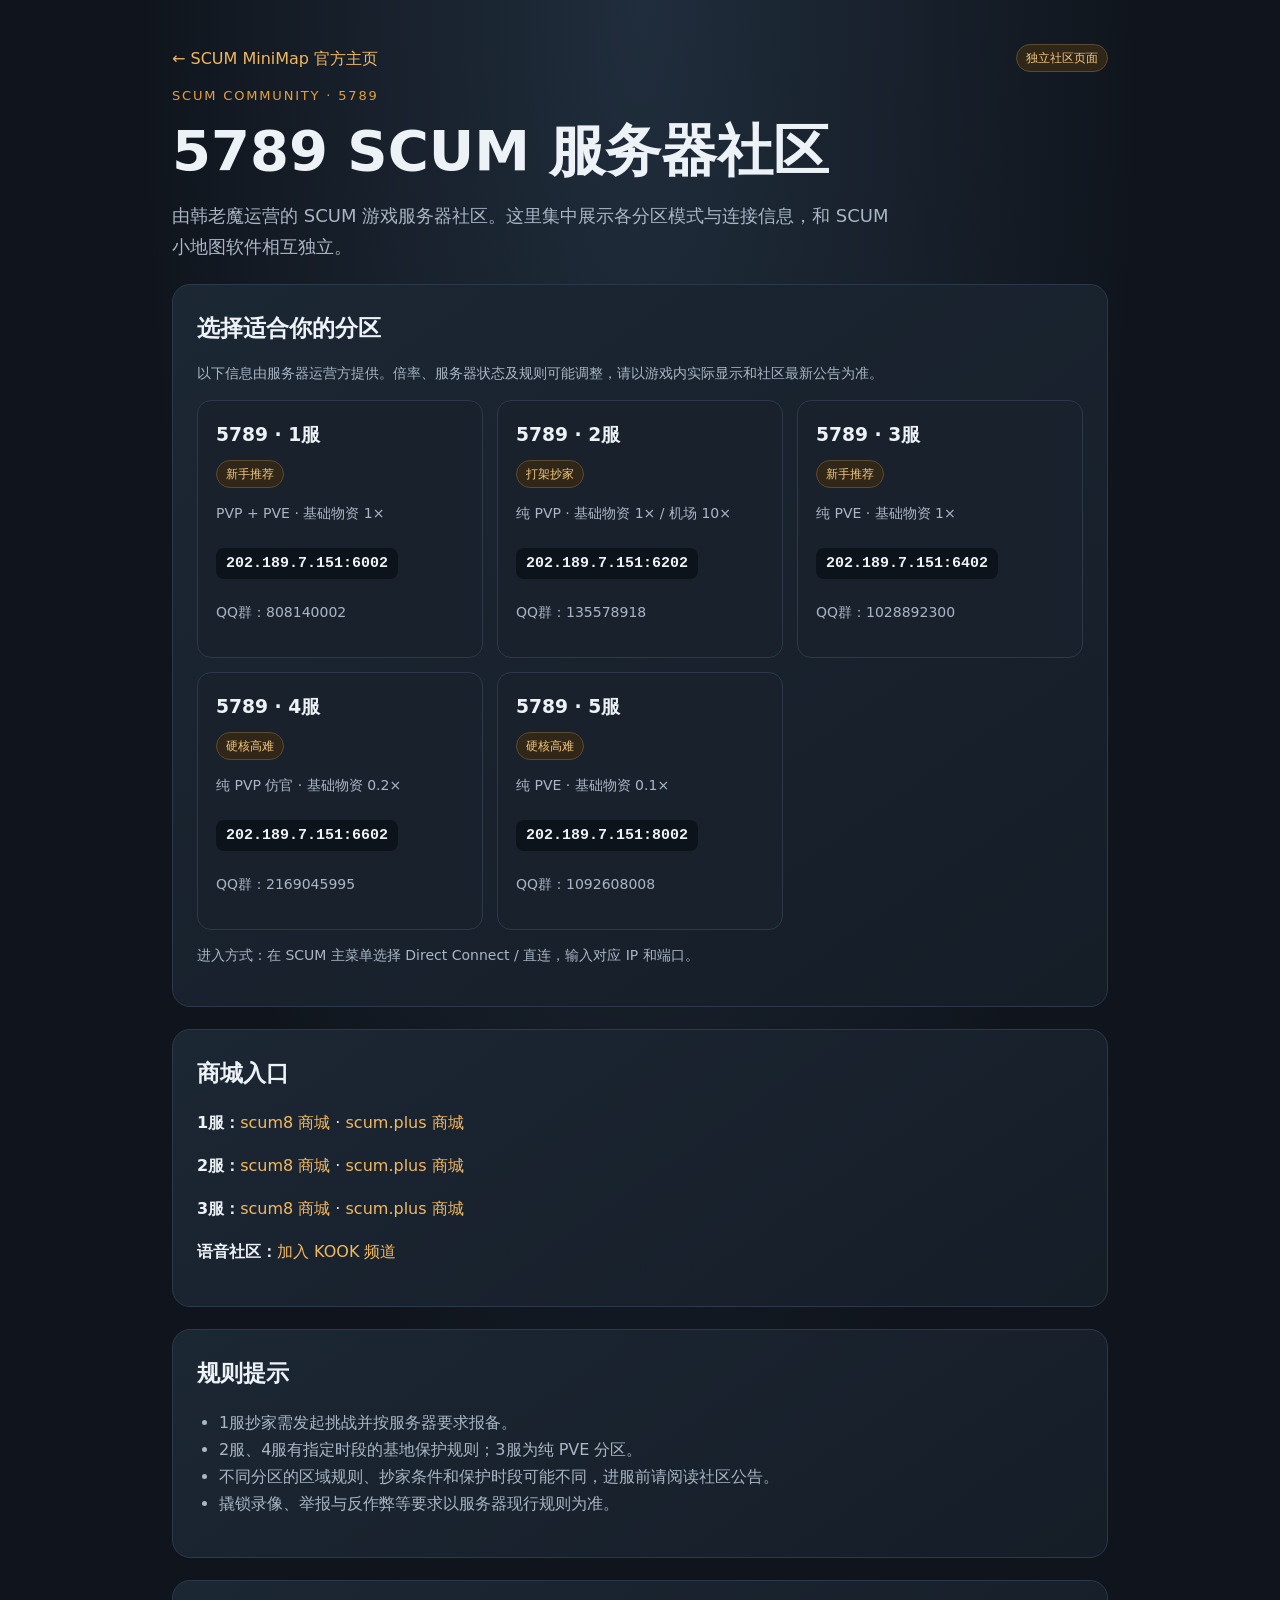
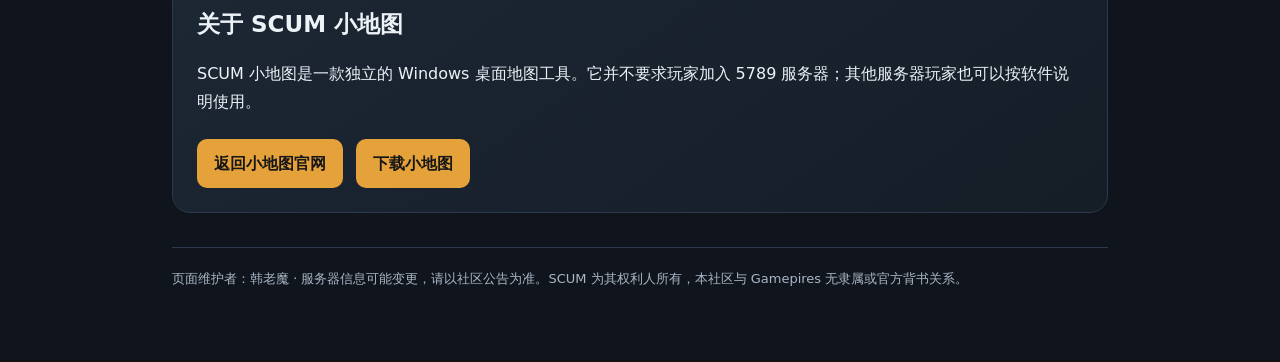
==== docs/server.html @ 9caec85a "docs: professional bilingual GitHub presentation" ====
<!doctype html>
<html lang="zh-CN">
<head>
  <meta charset="utf-8">
  <meta name="viewport" content="width=device-width, initial-scale=1">
  <title>5789 SCUM 服务器社区 · 韩老魔</title>
  <meta name="description" content="5789 SCUM 服务器社区信息。包含五个分区的游戏模式、连接地址及社区入口。">
  <meta name="robots" content="index,follow">
  <link rel="canonical" href="https://scumhan.github.io/scum-minimap/server.html">
  <meta name="theme-color" content="#10151d">
  <style>
    :root{color-scheme:dark;--bg:#10151d;--panel:#19212c;--line:#2b394a;--text:#edf2f7;--muted:#aab6c5;--accent:#e5a13a}
    *{box-sizing:border-box}body{margin:0;background:radial-gradient(ellipse at top,#202d3c 0,var(--bg) 55%);color:var(--text);font:16px/1.7 system-ui,-apple-system,"Segoe UI",sans-serif}
    main{max-width:980px;margin:auto;padding:44px 22px 70px}.top{display:flex;justify-content:space-between;gap:16px;align-items:center}
    a{color:#f2b85f;text-decoration:none}a:hover{text-decoration:underline}.eyebrow{color:var(--accent);font-size:13px;letter-spacing:.14em;text-transform:uppercase}
    h1{font-size:clamp(34px,6vw,56px);line-height:1.12;margin:12px 0}h2{font-size:23px;margin:0 0 12px}
    .lead{font-size:18px;color:var(--muted);max-width:720px}.panel{background:linear-gradient(145deg,#1c2734,#151d27);border:1px solid var(--line);border-radius:18px;padding:24px;margin:22px 0}
    .grid{display:grid;grid-template-columns:repeat(auto-fit,minmax(260px,1fr));gap:14px}.server{background:var(--panel);border:1px solid var(--line);border-radius:14px;padding:18px}
    .server h3{margin:0 0 8px}.meta{color:var(--muted);font-size:14px}.ip{font:600 15px ui-monospace,monospace;background:#0d131a;padding:7px 10px;border-radius:8px;display:inline-block;margin:8px 0}
    .pill{display:inline-block;border:1px solid #5b4930;color:#f4c77d;background:#302719;padding:3px 9px;border-radius:99px;font-size:12px}
    ul{padding-left:22px;color:var(--muted)}.footer{border-top:1px solid var(--line);margin-top:34px;padding-top:20px;color:var(--muted);font-size:13px}
    .button{display:inline-block;background:var(--accent);color:#171717;font-weight:700;padding:11px 17px;border-radius:10px;margin:8px 8px 0 0}
  </style>
</head>
<body>
<main>
  <div class="top"><a href="./">← SCUM MiniMap 官方主页</a><span class="pill">独立社区页面</span></div>
  <p class="eyebrow">SCUM COMMUNITY · 5789</p>
  <h1>5789 SCUM 服务器社区</h1>
  <p class="lead">由韩老魔运营的 SCUM 游戏服务器社区。这里集中展示各分区模式与连接信息，和 SCUM 小地图软件相互独立。</p>
  <section class="panel">
    <h2>选择适合你的分区</h2>
    <p class="meta">以下信息由服务器运营方提供。倍率、服务器状态及规则可能调整，请以游戏内实际显示和社区最新公告为准。</p>
    <div class="grid">
      <article class="server"><h3>5789 · 1服</h3><span class="pill">新手推荐</span><p class="meta">PVP + PVE · 基础物资 1×</p><div class="ip">202.189.7.151:6002</div><p class="meta">QQ群：808140002</p></article>
      <article class="server"><h3>5789 · 2服</h3><span class="pill">打架抄家</span><p class="meta">纯 PVP · 基础物资 1× / 机场 10×</p><div class="ip">202.189.7.151:6202</div><p class="meta">QQ群：135578918</p></article>
      <article class="server"><h3>5789 · 3服</h3><span class="pill">新手推荐</span><p class="meta">纯 PVE · 基础物资 1×</p><div class="ip">202.189.7.151:6402</div><p class="meta">QQ群：1028892300</p></article>
      <article class="server"><h3>5789 · 4服</h3><span class="pill">硬核高难</span><p class="meta">纯 PVP 仿官 · 基础物资 0.2×</p><div class="ip">202.189.7.151:6602</div><p class="meta">QQ群：2169045995</p></article>
      <article class="server"><h3>5789 · 5服</h3><span class="pill">硬核高难</span><p class="meta">纯 PVE · 基础物资 0.1×</p><div class="ip">202.189.7.151:8002</div><p class="meta">QQ群：1092608008</p></article>
    </div>
    <p class="meta">进入方式：在 SCUM 主菜单选择 Direct Connect / 直连，输入对应 IP 和端口。</p>
  </section>
  <section class="panel">
    <h2>商城入口</h2>
    <p><strong>1服：</strong><a href="https://57891.scum8.com">scum8 商城</a> · <a href="https://57891.scum.plus">scum.plus 商城</a></p>
    <p><strong>2服：</strong><a href="https://57892.scum8.com">scum8 商城</a> · <a href="https://57892.scum.plus">scum.plus 商城</a></p>
    <p><strong>3服：</strong><a href="https://57893.scum8.com">scum8 商城</a> · <a href="https://57893.scum.plus">scum.plus 商城</a></p>
    <p><strong>语音社区：</strong><a href="https://kook.vip/Lp1scY">加入 KOOK 频道</a></p>
  </section>
  <section class="panel">
    <h2>规则提示</h2>
    <ul>
      <li>1服抄家需发起挑战并按服务器要求报备。</li>
      <li>2服、4服有指定时段的基地保护规则；3服为纯 PVE 分区。</li>
      <li>不同分区的区域规则、抄家条件和保护时段可能不同，进服前请阅读社区公告。</li>
      <li>撬锁录像、举报与反作弊等要求以服务器现行规则为准。</li>
    </ul>
  </section>
  <section class="panel">
    <h2>关于 SCUM 小地图</h2>
    <p>SCUM 小地图是一款独立的 Windows 桌面地图工具。它并不要求玩家加入 5789 服务器；其他服务器玩家也可以按软件说明使用。</p>
    <a class="button" href="./">返回小地图官网</a>
    <a class="button" href="https://github.com/scumhan/scum-minimap/releases">下载小地图</a>
  </section>
  <div class="footer">页面维护者：韩老魔 · 服务器信息可能变更，请以社区公告为准。SCUM 为其权利人所有，本社区与 Gamepires 无隶属或官方背书关系。</div>
</main>
</body>
</html>
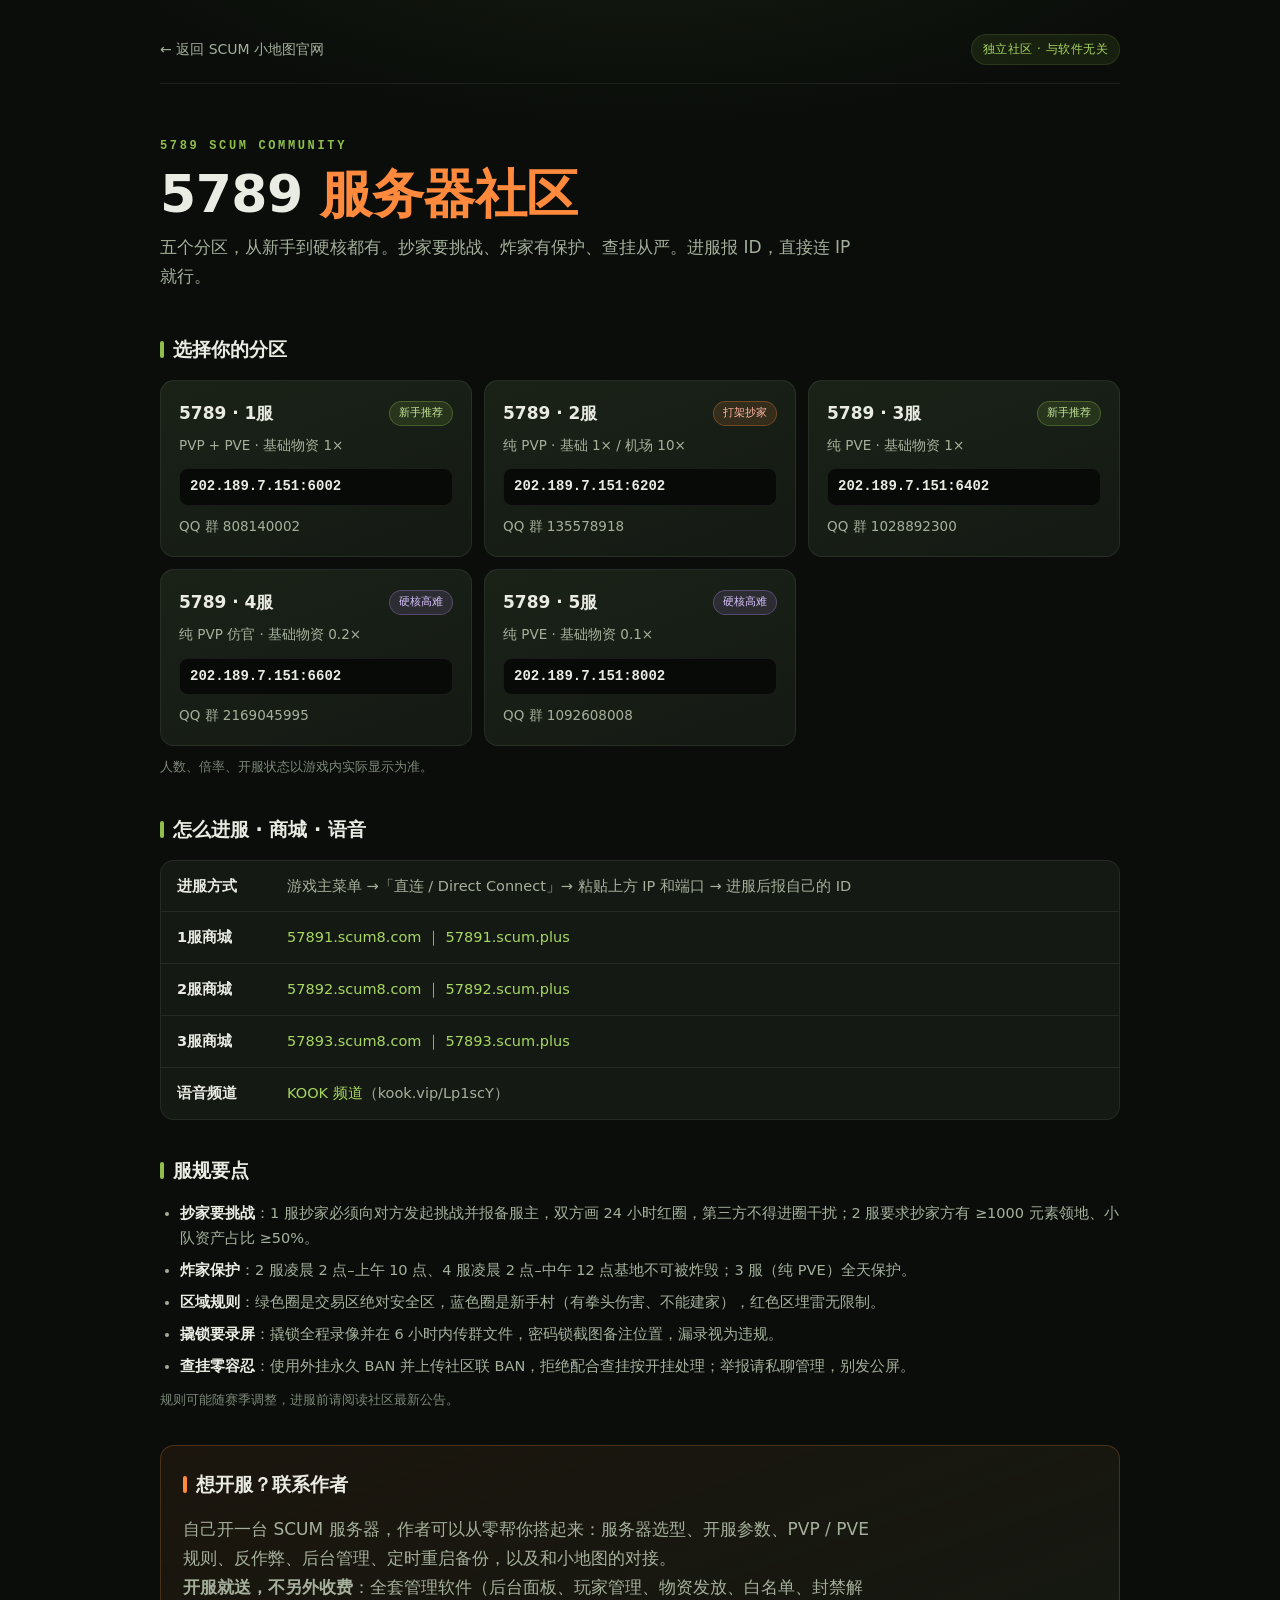
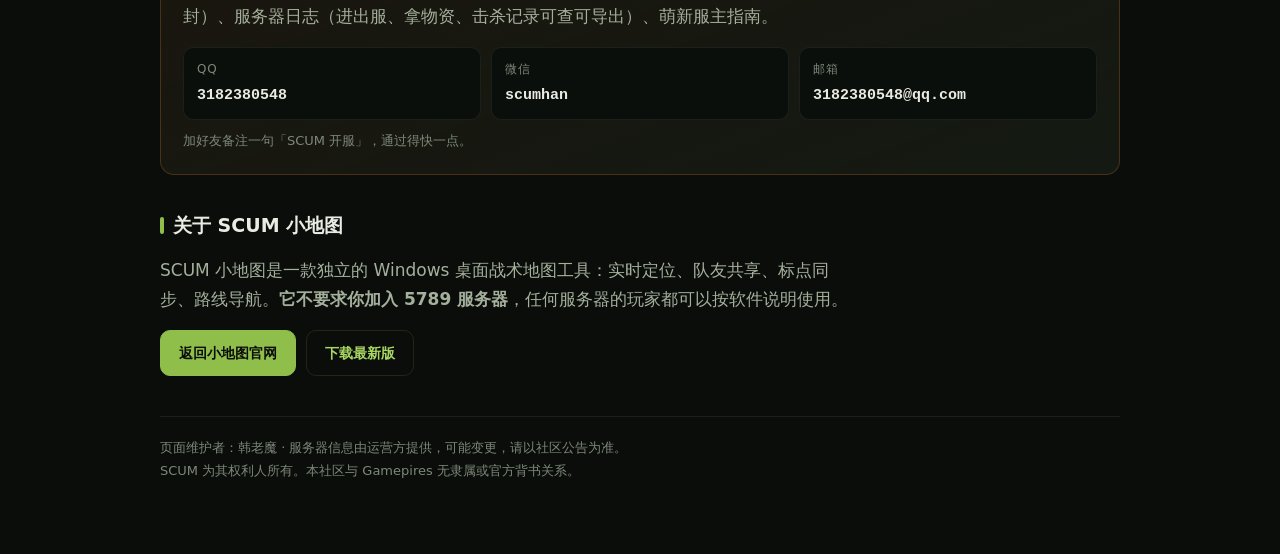
==== commit 3b281986: "docs: 重做中英双语 README 与 5789 社区页（视觉对齐官网）" ====
--- a/docs/server.html
+++ b/docs/server.html
@@ -1,68 +1,193 @@
 <!doctype html>
 <html lang="zh-CN">
 <head>
-  <meta charset="utf-8">
-  <meta name="viewport" content="width=device-width, initial-scale=1">
-  <title>5789 SCUM 服务器社区 · 韩老魔</title>
-  <meta name="description" content="5789 SCUM 服务器社区信息。包含五个分区的游戏模式、连接地址及社区入口。">
-  <meta name="robots" content="index,follow">
-  <link rel="canonical" href="https://scumhan.github.io/scum-minimap/server.html">
-  <meta name="theme-color" content="#10151d">
-  <style>
-    :root{color-scheme:dark;--bg:#10151d;--panel:#19212c;--line:#2b394a;--text:#edf2f7;--muted:#aab6c5;--accent:#e5a13a}
-    *{box-sizing:border-box}body{margin:0;background:radial-gradient(ellipse at top,#202d3c 0,var(--bg) 55%);color:var(--text);font:16px/1.7 system-ui,-apple-system,"Segoe UI",sans-serif}
-    main{max-width:980px;margin:auto;padding:44px 22px 70px}.top{display:flex;justify-content:space-between;gap:16px;align-items:center}
-    a{color:#f2b85f;text-decoration:none}a:hover{text-decoration:underline}.eyebrow{color:var(--accent);font-size:13px;letter-spacing:.14em;text-transform:uppercase}
-    h1{font-size:clamp(34px,6vw,56px);line-height:1.12;margin:12px 0}h2{font-size:23px;margin:0 0 12px}
-    .lead{font-size:18px;color:var(--muted);max-width:720px}.panel{background:linear-gradient(145deg,#1c2734,#151d27);border:1px solid var(--line);border-radius:18px;padding:24px;margin:22px 0}
-    .grid{display:grid;grid-template-columns:repeat(auto-fit,minmax(260px,1fr));gap:14px}.server{background:var(--panel);border:1px solid var(--line);border-radius:14px;padding:18px}
-    .server h3{margin:0 0 8px}.meta{color:var(--muted);font-size:14px}.ip{font:600 15px ui-monospace,monospace;background:#0d131a;padding:7px 10px;border-radius:8px;display:inline-block;margin:8px 0}
-    .pill{display:inline-block;border:1px solid #5b4930;color:#f4c77d;background:#302719;padding:3px 9px;border-radius:99px;font-size:12px}
-    ul{padding-left:22px;color:var(--muted)}.footer{border-top:1px solid var(--line);margin-top:34px;padding-top:20px;color:var(--muted);font-size:13px}
-    .button{display:inline-block;background:var(--accent);color:#171717;font-weight:700;padding:11px 17px;border-radius:10px;margin:8px 8px 0 0}
-  </style>
+<meta charset="utf-8">
+<meta name="viewport" content="width=device-width, initial-scale=1">
+<title>5789 SCUM 服务器社区 · 韩老魔</title>
+<meta name="description" content="5789 SCUM 服务器社区：五个分区的游戏模式、物资倍率、直连地址、商城与服规，以及开服搭建服务。">
+<meta name="robots" content="index,follow">
+<link rel="canonical" href="https://scumhan.github.io/scum-minimap/server.html">
+<meta name="theme-color" content="#0a0d0a">
+<style>
+  :root{
+    color-scheme:dark;
+    --bg:#0a0d0a; --bg2:#0f1310; --panel:#141a13; --panel2:#1a2218;
+    --line:rgba(143,191,74,.15); --line2:rgba(255,255,255,.07);
+    --fg:#eaece4; --fg2:#a5b09c; --fg3:#7d8879;
+    --ac:#8fbf4a; --ac-l:#a8d662; --ac-d:#6d9438; --ac2:#ff8a3d;
+    --r:14px; --mono:ui-monospace,SFMono-Regular,Menlo,Consolas,monospace;
+  }
+  *{box-sizing:border-box}
+  body{
+    margin:0;background:var(--bg);color:var(--fg);
+    font:16px/1.72 -apple-system,BlinkMacSystemFont,"Segoe UI","Microsoft YaHei",system-ui,sans-serif;
+    -webkit-font-smoothing:antialiased;
+    background-image:radial-gradient(900px 420px at 50% -160px,rgba(143,191,74,.10),transparent 70%);
+  }
+  a{color:var(--ac-l);text-decoration:none}
+  a:hover{text-decoration:underline}
+  main{max-width:1000px;margin:0 auto;padding:34px 20px 72px}
+
+  .top{display:flex;justify-content:space-between;align-items:center;gap:14px;flex-wrap:wrap;
+       padding-bottom:18px;border-bottom:1px solid var(--line2);font-size:14px}
+  .top a{color:var(--fg2)}
+  .pill{display:inline-block;padding:4px 11px;border-radius:99px;font-size:12px;letter-spacing:.04em;
+        color:var(--ac-l);background:rgba(143,191,74,.10);border:1px solid var(--line)}
+
+  .hero{padding:44px 0 8px}
+  .eyebrow{font:600 12px/1 var(--mono);letter-spacing:.22em;text-transform:uppercase;color:var(--ac)}
+  h1{font-size:clamp(32px,5.6vw,52px);line-height:1.1;margin:14px 0 10px;letter-spacing:-.01em}
+  h1 span{color:var(--ac2)}
+  .lead{max-width:700px;color:var(--fg2);font-size:17px;margin:0}
+
+  section{margin-top:34px}
+  h2{font-size:19px;margin:0 0 14px;display:flex;align-items:center;gap:9px}
+  h2::before{content:"";width:4px;height:17px;border-radius:2px;background:var(--ac);display:inline-block}
+  .note{color:var(--fg3);font-size:13px;margin:10px 0 0}
+
+  .grid{display:grid;grid-template-columns:repeat(auto-fit,minmax(268px,1fr));gap:12px}
+  .card{background:linear-gradient(160deg,var(--panel2),var(--panel));border:1px solid var(--line2);
+        border-radius:var(--r);padding:18px 18px 16px;transition:border-color .15s ease,transform .15s ease}
+  .card:hover{border-color:var(--line);transform:translateY(-2px)}
+  .card h3{margin:0 0 6px;font-size:17px;display:flex;align-items:center;justify-content:space-between;gap:8px}
+  .tag{font-size:11px;padding:2px 9px;border-radius:99px;font-weight:500;white-space:nowrap}
+  .t-green{color:#c6e89a;background:rgba(143,191,74,.14);border:1px solid rgba(143,191,74,.32)}
+  .t-red{color:#ffb4a2;background:rgba(255,138,61,.13);border:1px solid rgba(255,138,61,.30)}
+  .t-purple{color:#d8c2ff;background:rgba(185,140,240,.13);border:1px solid rgba(185,140,240,.30)}
+  .meta{color:var(--fg2);font-size:13.5px;margin:2px 0}
+  .ip{display:block;font:600 14px/1.4 var(--mono);color:var(--fg);background:#070a07;
+      border:1px solid var(--line2);border-radius:9px;padding:8px 10px;margin:11px 0 9px;
+      user-select:all;-webkit-user-select:all}
+
+  .rows{background:var(--panel);border:1px solid var(--line2);border-radius:var(--r);overflow:hidden}
+  .row{display:flex;gap:14px;padding:13px 16px;border-top:1px solid var(--line2);font-size:14.5px}
+  .row:first-child{border-top:0}
+  .row b{flex:0 0 96px;color:var(--fg);font-weight:600}
+  .row span{color:var(--fg2)}
+  .row span a{color:var(--ac-l)}
+
+  ul.rules{margin:0;padding-left:20px;color:var(--fg2);font-size:14.5px}
+  ul.rules li{margin:7px 0}
+  ul.rules b{color:var(--fg)}
+
+  .contact{background:linear-gradient(160deg,rgba(255,138,61,.07),var(--panel));
+           border:1px solid rgba(255,138,61,.22);border-radius:var(--r);padding:22px}
+  .contact h2::before{background:var(--ac2)}
+  .contact .lead{color:var(--fg2)}
+  .cgrid{display:grid;grid-template-columns:repeat(auto-fit,minmax(180px,1fr));gap:10px;margin-top:16px}
+  .cbox{background:#0b0f0b;border:1px solid var(--line2);border-radius:10px;padding:11px 13px}
+  .cbox i{display:block;font-style:normal;font-size:12px;color:var(--fg3);letter-spacing:.06em}
+  .cbox b{font:600 15px var(--mono);color:var(--fg);user-select:all}
+
+  .foot{margin-top:40px;padding-top:20px;border-top:1px solid var(--line2);color:var(--fg3);font-size:13px}
+  .btns{display:flex;gap:10px;flex-wrap:wrap;margin-top:16px}
+  .btn{display:inline-block;padding:10px 18px;border-radius:10px;font-size:14px;font-weight:600;
+       background:var(--ac);color:#0a0d0a;border:1px solid var(--ac)}
+  .btn:hover{background:var(--ac-l);text-decoration:none}
+  .btn.ghost{background:transparent;color:var(--ac-l);border-color:var(--line)}
+  .btn.ghost:hover{background:rgba(143,191,74,.08)}
+</style>
 </head>
 <body>
 <main>
-  <div class="top"><a href="./">← SCUM MiniMap 官方主页</a><span class="pill">独立社区页面</span></div>
-  <p class="eyebrow">SCUM COMMUNITY · 5789</p>
-  <h1>5789 SCUM 服务器社区</h1>
-  <p class="lead">由韩老魔运营的 SCUM 游戏服务器社区。这里集中展示各分区模式与连接信息，和 SCUM 小地图软件相互独立。</p>
-  <section class="panel">
-    <h2>选择适合你的分区</h2>
-    <p class="meta">以下信息由服务器运营方提供。倍率、服务器状态及规则可能调整，请以游戏内实际显示和社区最新公告为准。</p>
+
+  <div class="top">
+    <a href="./">← 返回 SCUM 小地图官网</a>
+    <span class="pill">独立社区 · 与软件无关</span>
+  </div>
+
+  <header class="hero">
+    <p class="eyebrow">5789 SCUM COMMUNITY</p>
+    <h1>5789 <span>服务器社区</span></h1>
+    <p class="lead">五个分区，从新手到硬核都有。抄家要挑战、炸家有保护、查挂从严。进服报 ID，直接连 IP 就行。</p>
+  </header>
+
+  <section>
+    <h2>选择你的分区</h2>
     <div class="grid">
-      <article class="server"><h3>5789 · 1服</h3><span class="pill">新手推荐</span><p class="meta">PVP + PVE · 基础物资 1×</p><div class="ip">202.189.7.151:6002</div><p class="meta">QQ群：808140002</p></article>
-      <article class="server"><h3>5789 · 2服</h3><span class="pill">打架抄家</span><p class="meta">纯 PVP · 基础物资 1× / 机场 10×</p><div class="ip">202.189.7.151:6202</div><p class="meta">QQ群：135578918</p></article>
-      <article class="server"><h3>5789 · 3服</h3><span class="pill">新手推荐</span><p class="meta">纯 PVE · 基础物资 1×</p><div class="ip">202.189.7.151:6402</div><p class="meta">QQ群：1028892300</p></article>
-      <article class="server"><h3>5789 · 4服</h3><span class="pill">硬核高难</span><p class="meta">纯 PVP 仿官 · 基础物资 0.2×</p><div class="ip">202.189.7.151:6602</div><p class="meta">QQ群：2169045995</p></article>
-      <article class="server"><h3>5789 · 5服</h3><span class="pill">硬核高难</span><p class="meta">纯 PVE · 基础物资 0.1×</p><div class="ip">202.189.7.151:8002</div><p class="meta">QQ群：1092608008</p></article>
+      <article class="card">
+        <h3>5789 · 1服 <span class="tag t-green">新手推荐</span></h3>
+        <p class="meta">PVP + PVE · 基础物资 1×</p>
+        <code class="ip">202.189.7.151:6002</code>
+        <p class="meta">QQ 群 808140002</p>
+      </article>
+      <article class="card">
+        <h3>5789 · 2服 <span class="tag t-red">打架抄家</span></h3>
+        <p class="meta">纯 PVP · 基础 1× / 机场 10×</p>
+        <code class="ip">202.189.7.151:6202</code>
+        <p class="meta">QQ 群 135578918</p>
+      </article>
+      <article class="card">
+        <h3>5789 · 3服 <span class="tag t-green">新手推荐</span></h3>
+        <p class="meta">纯 PVE · 基础物资 1×</p>
+        <code class="ip">202.189.7.151:6402</code>
+        <p class="meta">QQ 群 1028892300</p>
+      </article>
+      <article class="card">
+        <h3>5789 · 4服 <span class="tag t-purple">硬核高难</span></h3>
+        <p class="meta">纯 PVP 仿官 · 基础物资 0.2×</p>
+        <code class="ip">202.189.7.151:6602</code>
+        <p class="meta">QQ 群 2169045995</p>
+      </article>
+      <article class="card">
+        <h3>5789 · 5服 <span class="tag t-purple">硬核高难</span></h3>
+        <p class="meta">纯 PVE · 基础物资 0.1×</p>
+        <code class="ip">202.189.7.151:8002</code>
+        <p class="meta">QQ 群 1092608008</p>
+      </article>
     </div>
-    <p class="meta">进入方式：在 SCUM 主菜单选择 Direct Connect / 直连，输入对应 IP 和端口。</p>
+    <p class="note">人数、倍率、开服状态以游戏内实际显示为准。</p>
   </section>
-  <section class="panel">
-    <h2>商城入口</h2>
-    <p><strong>1服：</strong><a href="https://57891.scum8.com">scum8 商城</a> · <a href="https://57891.scum.plus">scum.plus 商城</a></p>
-    <p><strong>2服：</strong><a href="https://57892.scum8.com">scum8 商城</a> · <a href="https://57892.scum.plus">scum.plus 商城</a></p>
-    <p><strong>3服：</strong><a href="https://57893.scum8.com">scum8 商城</a> · <a href="https://57893.scum.plus">scum.plus 商城</a></p>
-    <p><strong>语音社区：</strong><a href="https://kook.vip/Lp1scY">加入 KOOK 频道</a></p>
+
+  <section>
+    <h2>怎么进服 · 商城 · 语音</h2>
+    <div class="rows">
+      <div class="row"><b>进服方式</b><span>游戏主菜单 →「直连 / Direct Connect」→ 粘贴上方 IP 和端口 → 进服后报自己的 ID</span></div>
+      <div class="row"><b>1服商城</b><span><a href="https://57891.scum8.com">57891.scum8.com</a> ｜ <a href="https://57891.scum.plus">57891.scum.plus</a></span></div>
+      <div class="row"><b>2服商城</b><span><a href="https://57892.scum8.com">57892.scum8.com</a> ｜ <a href="https://57892.scum.plus">57892.scum.plus</a></span></div>
+      <div class="row"><b>3服商城</b><span><a href="https://57893.scum8.com">57893.scum8.com</a> ｜ <a href="https://57893.scum.plus">57893.scum.plus</a></span></div>
+      <div class="row"><b>语音频道</b><span><a href="https://kook.vip/Lp1scY">KOOK 频道</a>（kook.vip/Lp1scY）</span></div>
+    </div>
   </section>
-  <section class="panel">
-    <h2>规则提示</h2>
-    <ul>
-      <li>1服抄家需发起挑战并按服务器要求报备。</li>
-      <li>2服、4服有指定时段的基地保护规则；3服为纯 PVE 分区。</li>
-      <li>不同分区的区域规则、抄家条件和保护时段可能不同，进服前请阅读社区公告。</li>
-      <li>撬锁录像、举报与反作弊等要求以服务器现行规则为准。</li>
+
+  <section>
+    <h2>服规要点</h2>
+    <ul class="rules">
+      <li><b>抄家要挑战</b>：1 服抄家必须向对方发起挑战并报备服主，双方画 24 小时红圈，第三方不得进圈干扰；2 服要求抄家方有 ≥1000 元素领地、小队资产占比 ≥50%。</li>
+      <li><b>炸家保护</b>：2 服凌晨 2 点–上午 10 点、4 服凌晨 2 点–中午 12 点基地不可被炸毁；3 服（纯 PVE）全天保护。</li>
+      <li><b>区域规则</b>：绿色圈是交易区绝对安全区，蓝色圈是新手村（有拳头伤害、不能建家），红色区埋雷无限制。</li>
+      <li><b>撬锁要录屏</b>：撬锁全程录像并在 6 小时内传群文件，密码锁截图备注位置，漏录视为违规。</li>
+      <li><b>查挂零容忍</b>：使用外挂永久 BAN 并上传社区联 BAN，拒绝配合查挂按开挂处理；举报请私聊管理，别发公屏。</li>
     </ul>
+    <p class="note">规则可能随赛季调整，进服前请阅读社区最新公告。</p>
   </section>
-  <section class="panel">
+
+  <section class="contact" id="contact">
+    <h2>想开服？联系作者</h2>
+    <p class="lead">自己开一台 SCUM 服务器，作者可以从零帮你搭起来：服务器选型、开服参数、PVP / PVE 规则、反作弊、后台管理、定时重启备份，以及和小地图的对接。</p>
+    <p class="lead"><b>开服就送，不另外收费</b>：全套管理软件（后台面板、玩家管理、物资发放、白名单、封禁解封）、服务器日志（进出服、拿物资、击杀记录可查可导出）、萌新服主指南。</p>
+    <div class="cgrid">
+      <div class="cbox"><i>QQ</i><b>3182380548</b></div>
+      <div class="cbox"><i>微信</i><b>scumhan</b></div>
+      <div class="cbox"><i>邮箱</i><b>3182380548@qq.com</b></div>
+    </div>
+    <p class="note">加好友备注一句「SCUM 开服」，通过得快一点。</p>
+  </section>
+
+  <section>
     <h2>关于 SCUM 小地图</h2>
-    <p>SCUM 小地图是一款独立的 Windows 桌面地图工具。它并不要求玩家加入 5789 服务器；其他服务器玩家也可以按软件说明使用。</p>
-    <a class="button" href="./">返回小地图官网</a>
-    <a class="button" href="https://github.com/scumhan/scum-minimap/releases">下载小地图</a>
+    <p class="lead">SCUM 小地图是一款独立的 Windows 桌面战术地图工具：实时定位、队友共享、标点同步、路线导航。<b>它不要求你加入 5789 服务器</b>，任何服务器的玩家都可以按软件说明使用。</p>
+    <div class="btns">
+      <a class="btn" href="./">返回小地图官网</a>
+      <a class="btn ghost" href="https://github.com/scumhan/scum-minimap/releases">下载最新版</a>
+    </div>
   </section>
-  <div class="footer">页面维护者：韩老魔 · 服务器信息可能变更，请以社区公告为准。SCUM 为其权利人所有，本社区与 Gamepires 无隶属或官方背书关系。</div>
+
+  <div class="foot">
+    页面维护者：韩老魔 · 服务器信息由运营方提供，可能变更，请以社区公告为准。<br>
+    SCUM 为其权利人所有。本社区与 Gamepires 无隶属或官方背书关系。
+  </div>
+
 </main>
 </body>
 </html>
